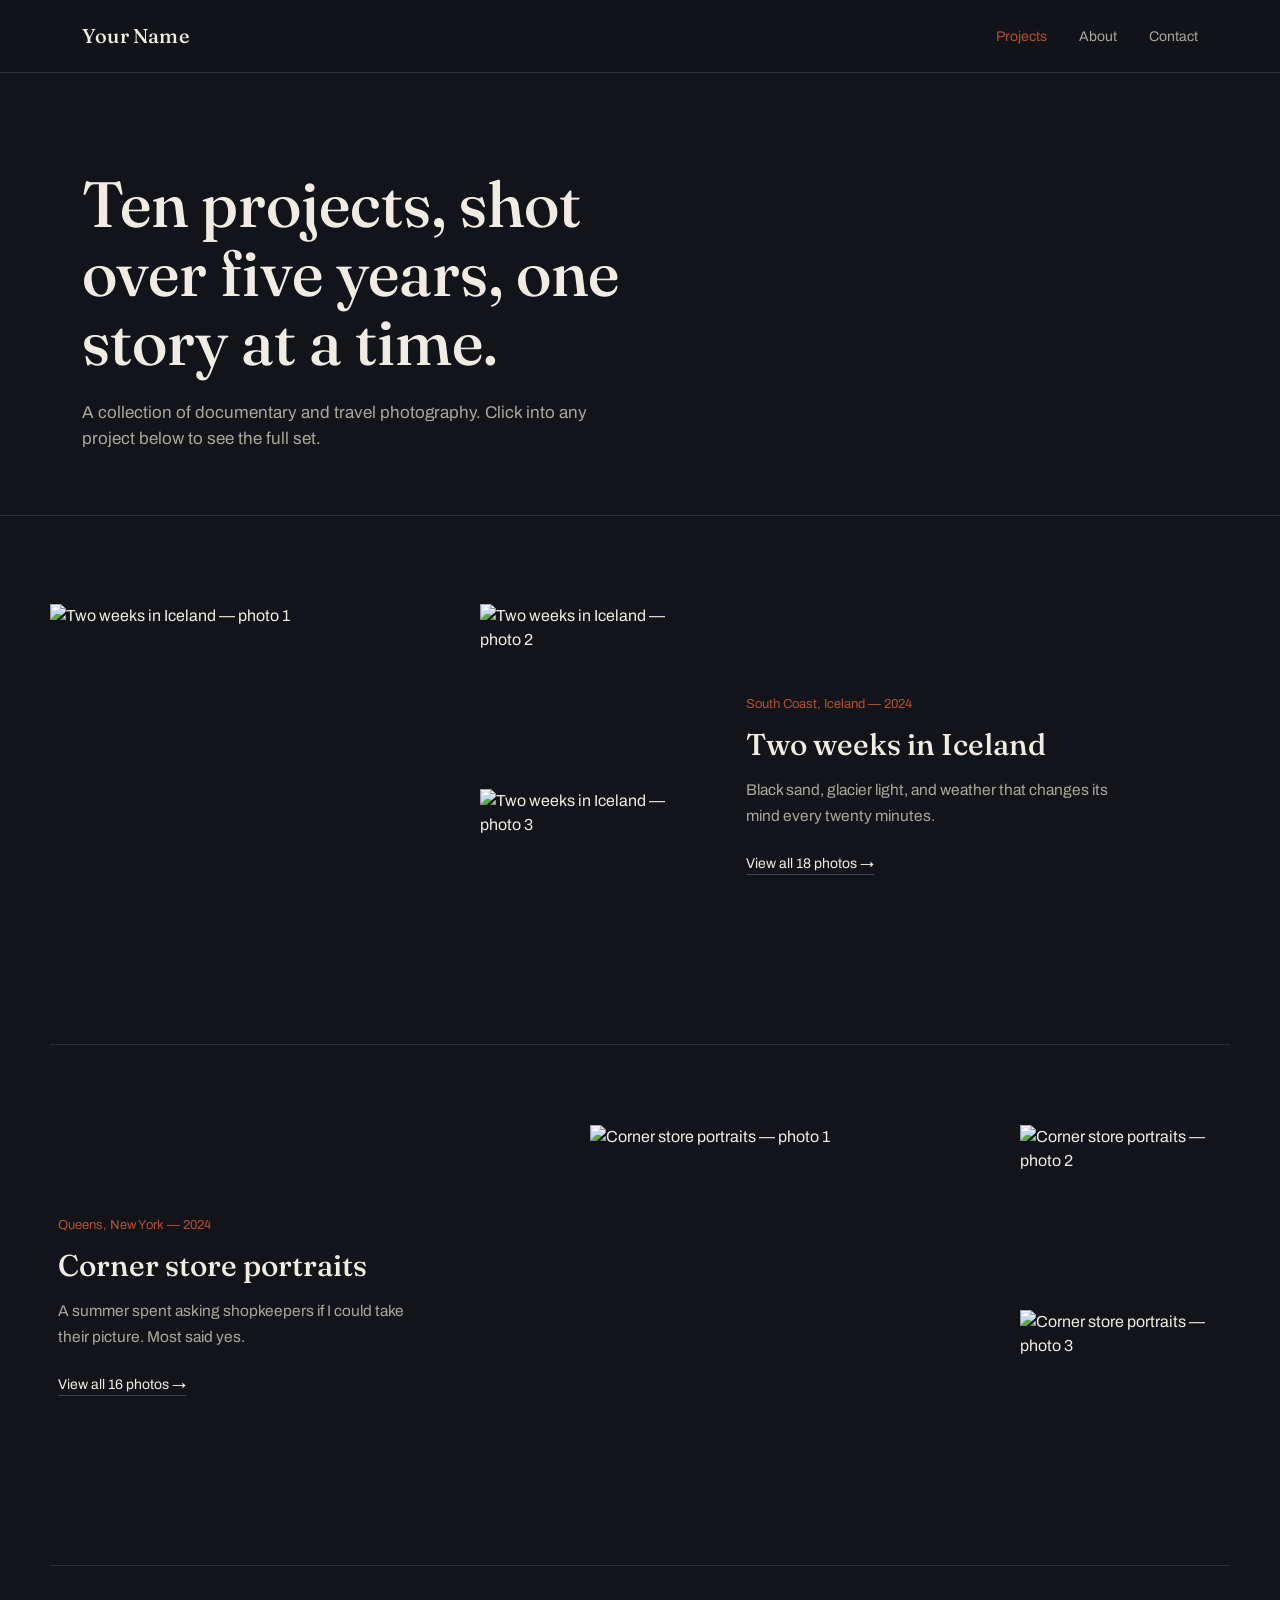
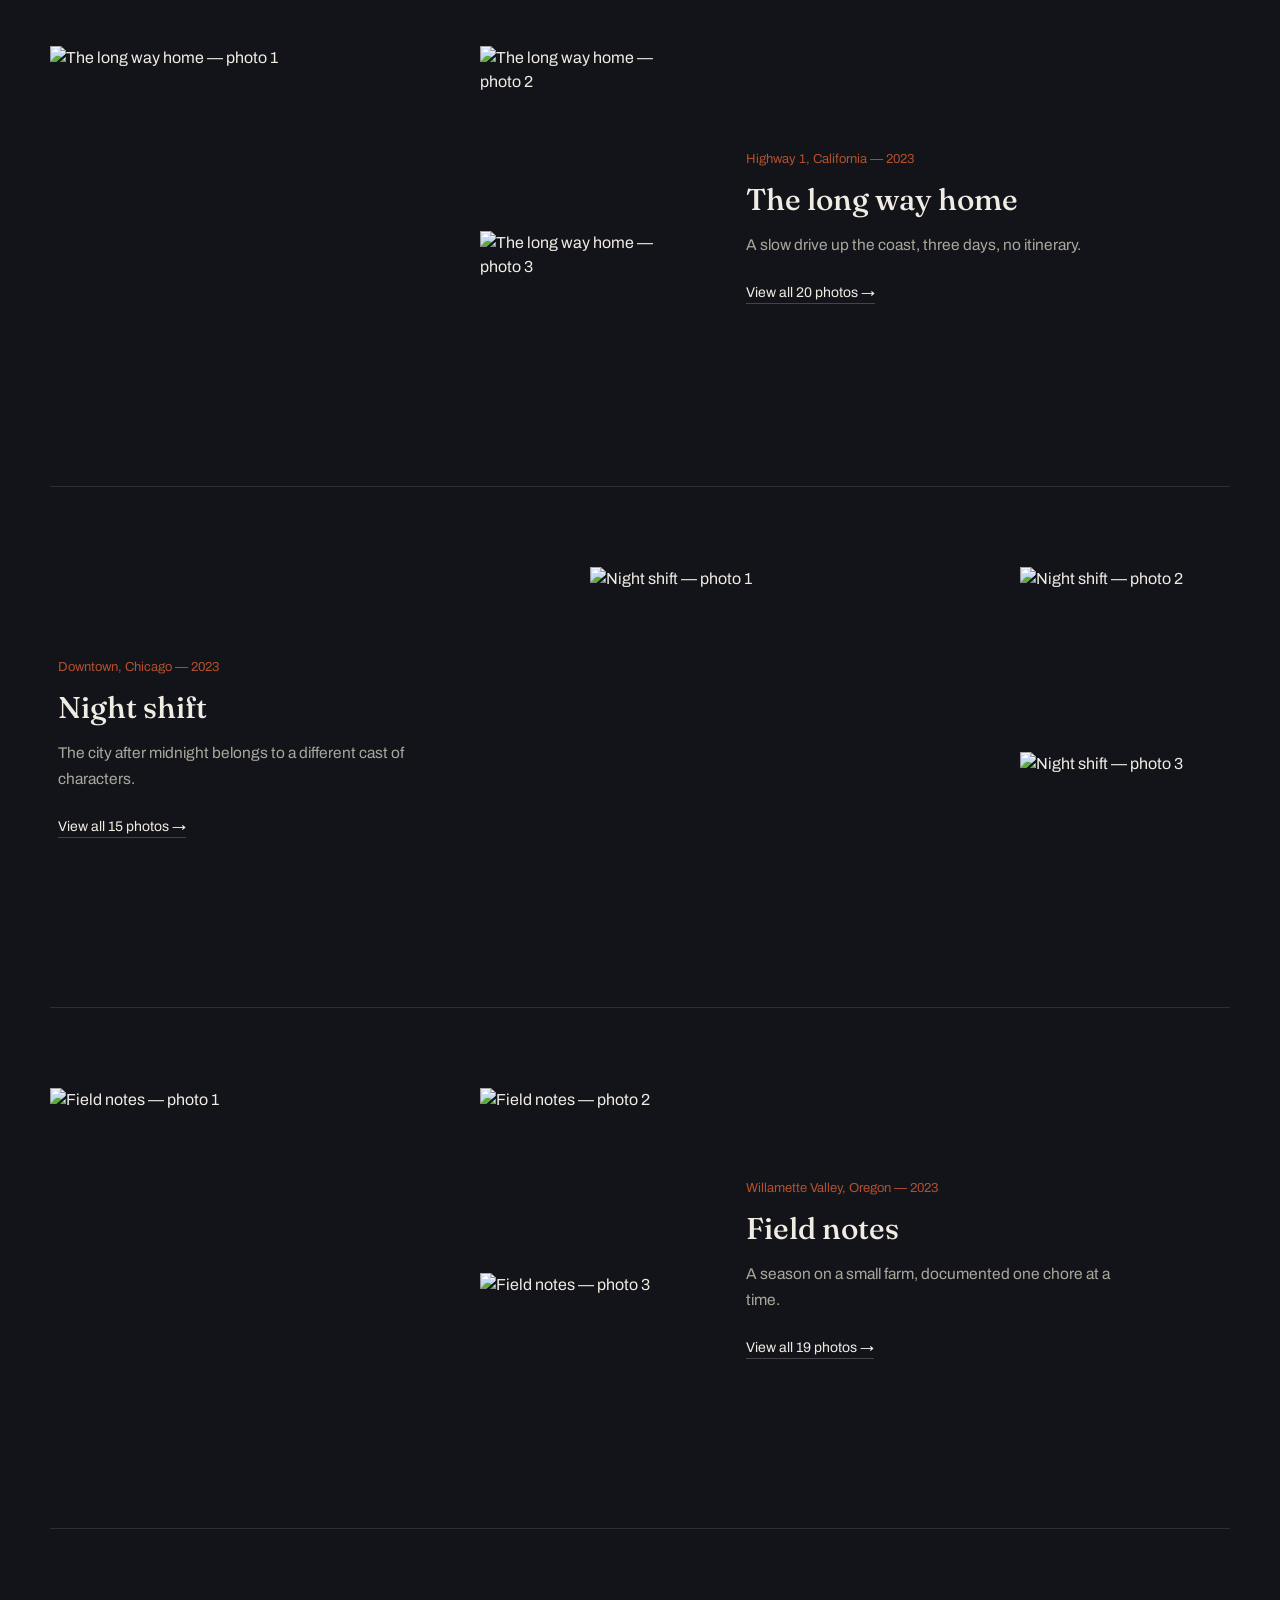
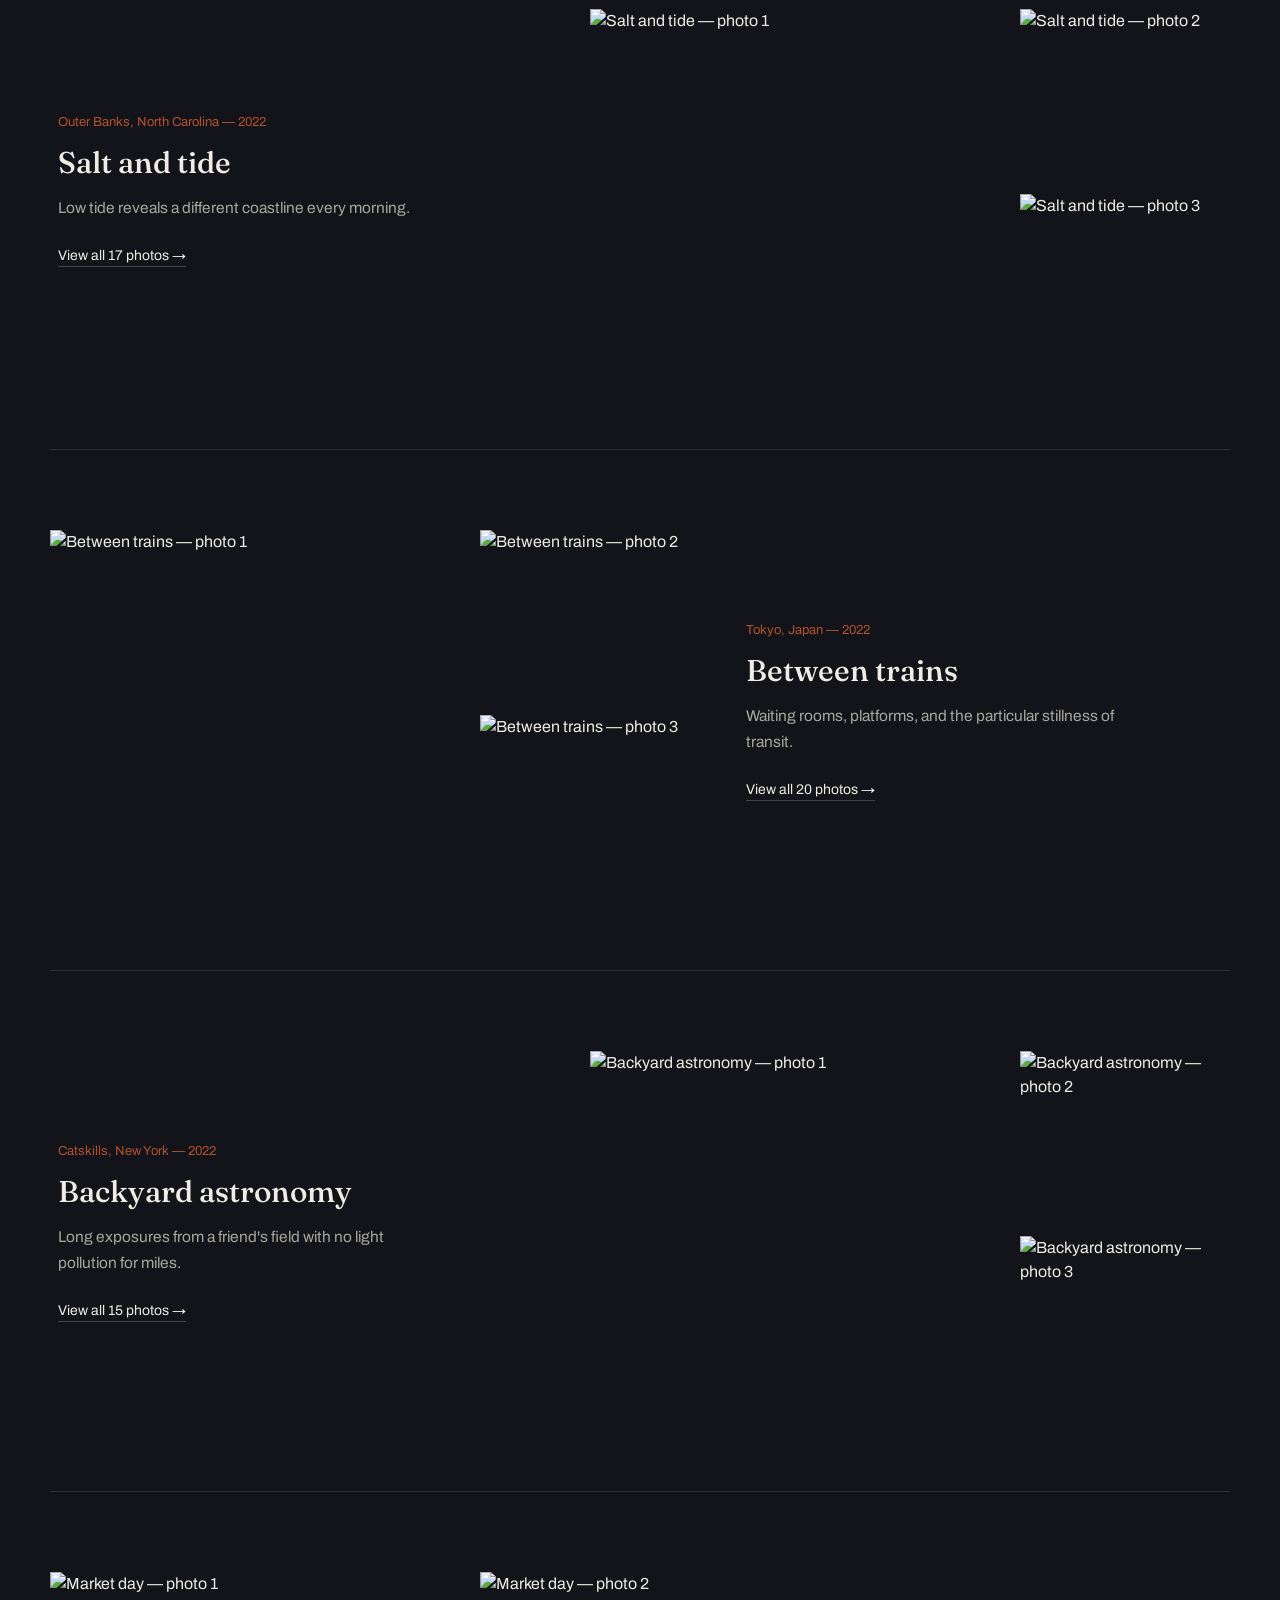
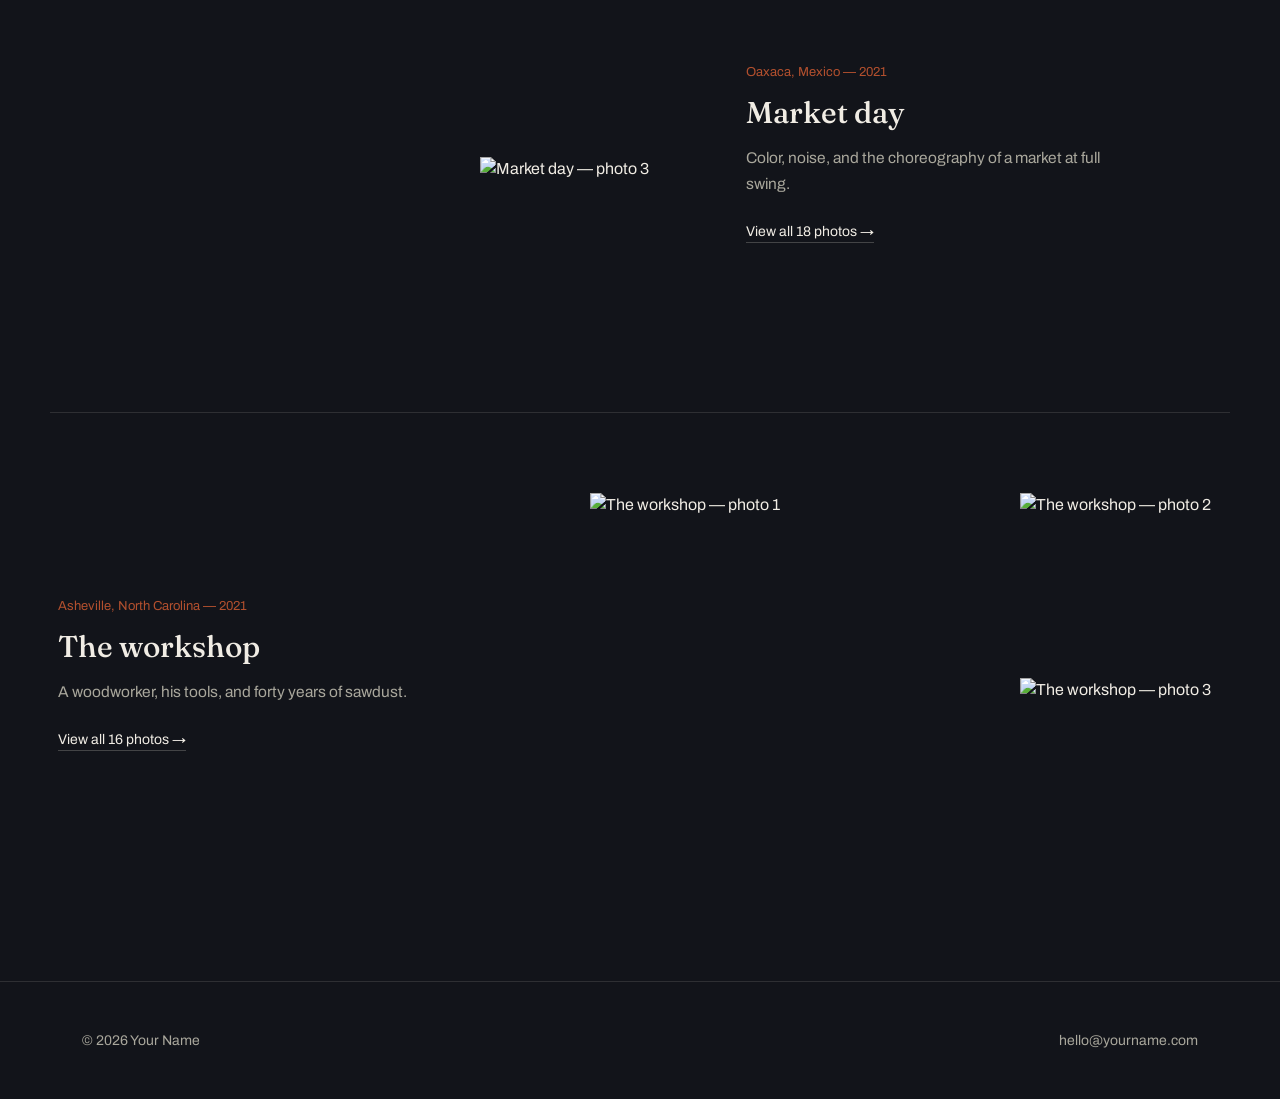
==== index.html @ a1bf1cac "fixed structure" ====
<!DOCTYPE html>
<html lang="en">
<head>
<meta charset="UTF-8">
<meta name="viewport" content="width=device-width, initial-scale=1.0">
<title>Your Name — Photography</title>
<meta name="description" content="Photography portfolio — ten projects, one story at a time.">
<link rel="stylesheet" href="css/style.css">
</head>
<body>

<nav class="site-nav">
  <div class="wrap">
    <a href="index.html" class="brand">Your Name</a>
    <div class="links">
      <a href="index.html" class="current">Projects</a>
      <a href="about.html">About</a>
      <a href="mailto:hello@yourname.com">Contact</a>
    </div>
  </div>
</nav>

<header class="hero">
  <div class="wrap">
    <h1>Ten projects, shot over five years, one story at a time.</h1>
    <p>A collection of documentary and travel photography. Click into any project below to see the full set.</p>
  </div>
</header>

<main class="wrap spreads" id="spreads">
  <!-- Spreads are rendered by js/main.js -->
</main>

<footer class="site-footer">
  <div class="wrap" style="display:flex; justify-content:space-between; width:100%;">
    <span>&copy; <span id="year"></span> Your Name</span>
    <a href="mailto:hello@yourname.com">hello@yourname.com</a>
  </div>
</footer>

<script src="js/data.js"></script>
<script src="js/main.js"></script>
</body>
</html>
---- css/style.css ----
@import url('https://fonts.googleapis.com/css2?family=Fraunces:opsz,wght@9..144,400;9..144,500;9..144,600&family=Archivo:wght@400;500;600&display=swap');

:root {
  --bg: #12141a;
  --bg-elevated: #1b1e26;
  --text: #f0ece4;
  --text-muted: #a9a79c;
  --accent: #b3502e;
  --line: rgba(240, 236, 228, 0.12);
  --line-strong: rgba(240, 236, 228, 0.22);
  --max-width: 1180px;
}

* { box-sizing: border-box; }

html { scroll-behavior: smooth; }

body {
  margin: 0;
  background: var(--bg);
  color: var(--text);
  font-family: 'Archivo', sans-serif;
  line-height: 1.5;
  -webkit-font-smoothing: antialiased;
}

img { max-width: 100%; display: block; }

a {
  color: inherit;
  text-decoration: none;
}

.wrap {
  max-width: var(--max-width);
  margin: 0 auto;
  padding: 0 32px;
}

/* Nav */
.site-nav {
  position: sticky;
  top: 0;
  z-index: 50;
  background: rgba(18, 20, 26, 0.88);
  backdrop-filter: blur(8px);
  border-bottom: 1px solid var(--line);
}

.site-nav .wrap {
  display: flex;
  align-items: center;
  justify-content: space-between;
  height: 72px;
}

.site-nav .brand {
  font-family: 'Fraunces', serif;
  font-size: 20px;
  font-weight: 500;
  letter-spacing: 0.01em;
}

.site-nav .links {
  display: flex;
  gap: 32px;
  font-size: 14px;
  color: var(--text-muted);
}

.site-nav .links a {
  transition: color 0.15s ease;
}

.site-nav .links a:hover,
.site-nav .links a.current {
  color: var(--accent);
}

/* Hero */
.hero {
  padding: 96px 0 64px;
  border-bottom: 1px solid var(--line);
}

.hero h1 {
  font-family: 'Fraunces', serif;
  font-weight: 500;
  font-size: clamp(36px, 6vw, 64px);
  line-height: 1.08;
  max-width: 14ch;
  margin: 0 0 24px;
}

.hero p {
  font-size: 17px;
  color: var(--text-muted);
  max-width: 52ch;
  margin: 0;
}

/* Project spreads (homepage) */
.spreads {
  padding: 8px 0;
}

.spread {
  display: grid;
  grid-template-columns: 1.3fr 1fr;
  gap: 48px;
  padding: 80px 0;
  border-bottom: 1px solid var(--line);
  align-items: center;
}

.spread:last-child { border-bottom: none; }

.spread.flip {
  grid-template-columns: 1fr 1.3fr;
}

.spread.flip .spread-photos { order: 2; }
.spread.flip .spread-caption { order: 1; }

.spread-photos {
  display: grid;
  grid-template-columns: 2fr 1fr;
  grid-template-rows: repeat(2, 1fr);
  gap: 10px;
  height: 360px;
}

.spread-photos a {
  overflow: hidden;
  display: block;
  position: relative;
}

.spread-photos img {
  width: 100%;
  height: 100%;
  object-fit: cover;
  transition: transform 0.5s ease;
}

.spread-photos a:hover img {
  transform: scale(1.04);
}

.spread-photos .ph-main {
  grid-row: 1 / 3;
}

.spread-caption {
  padding: 0 8px;
}

.spread-caption .meta {
  font-size: 13px;
  color: var(--accent);
  margin: 0 0 12px;
  text-transform: none;
}

.spread-caption h2 {
  font-family: 'Fraunces', serif;
  font-weight: 500;
  font-size: 30px;
  margin: 0 0 14px;
  line-height: 1.2;
}

.spread-caption h2 a:hover { color: var(--accent); }

.spread-caption p {
  color: var(--text-muted);
  font-size: 15.5px;
  line-height: 1.65;
  max-width: 42ch;
  margin: 0 0 22px;
}

.view-link {
  font-size: 14px;
  border-bottom: 1px solid var(--line-strong);
  padding-bottom: 3px;
  transition: border-color 0.15s ease, color 0.15s ease;
}

.view-link:hover {
  color: var(--accent);
  border-color: var(--accent);
}

/* Footer */
.site-footer {
  border-top: 1px solid var(--line);
  padding: 48px 0;
  margin-top: 40px;
  color: var(--text-muted);
  font-size: 14px;
  display: flex;
  justify-content: space-between;
}

.site-footer a:hover { color: var(--accent); }

/* Project page */
.project-header {
  padding: 72px 0 48px;
  border-bottom: 1px solid var(--line);
}

.project-header .back {
  display: inline-block;
  font-size: 14px;
  color: var(--text-muted);
  margin-bottom: 28px;
}

.project-header .back:hover { color: var(--accent); }

.project-header h1 {
  font-family: 'Fraunces', serif;
  font-weight: 500;
  font-size: clamp(32px, 5vw, 48px);
  margin: 0 0 18px;
}

.project-header .meta-row {
  font-size: 14px;
  color: var(--accent);
  margin-bottom: 20px;
}

.project-header .story {
  color: var(--text-muted);
  font-size: 16.5px;
  max-width: 60ch;
  line-height: 1.7;
}

.gallery {
  padding: 56px 0 96px;
  columns: 3 280px;
  column-gap: 14px;
}

.gallery a {
  display: block;
  break-inside: avoid;
  margin-bottom: 14px;
  overflow: hidden;
  cursor: zoom-in;
}

.gallery img {
  width: 100%;
  height: auto;
  transition: transform 0.4s ease, opacity 0.15s ease;
}

.gallery a:hover img {
  transform: scale(1.02);
  opacity: 0.92;
}

/* Lightbox */
.lightbox {
  position: fixed;
  inset: 0;
  background: rgba(10, 11, 14, 0.96);
  display: none;
  align-items: center;
  justify-content: center;
  z-index: 200;
  padding: 40px;
}

.lightbox.open { display: flex; }

.lightbox img {
  max-width: 100%;
  max-height: 86vh;
  width: auto;
  margin: 0 auto;
}

.lightbox .lb-close,
.lightbox .lb-prev,
.lightbox .lb-next {
  position: absolute;
  background: none;
  border: none;
  color: var(--text);
  font-size: 15px;
  font-family: 'Archivo', sans-serif;
  cursor: pointer;
  padding: 12px 16px;
}

.lightbox .lb-close {
  top: 16px;
  right: 16px;
}

.lightbox .lb-prev { left: 8px; top: 50%; transform: translateY(-50%); font-size: 28px; }
.lightbox .lb-next { right: 8px; top: 50%; transform: translateY(-50%); font-size: 28px; }

.lightbox .lb-counter {
  position: absolute;
  bottom: 20px;
  left: 50%;
  transform: translateX(-50%);
  font-size: 13px;
  color: var(--text-muted);
}

.lightbox .lb-prev:hover,
.lightbox .lb-next:hover,
.lightbox .lb-close:hover {
  color: var(--accent);
}

/* About page */
.about-body {
  padding: 72px 0 96px;
  max-width: 62ch;
}

.about-body p {
  color: var(--text-muted);
  font-size: 16.5px;
  line-height: 1.75;
  margin-bottom: 20px;
}

.about-body a { color: var(--text); border-bottom: 1px solid var(--line-strong); }
.about-body a:hover { color: var(--accent); border-color: var(--accent); }

/* Responsive */
@media (max-width: 860px) {
  .spread,
  .spread.flip {
    grid-template-columns: 1fr;
  }
  .spread.flip .spread-photos,
  .spread.flip .spread-caption,
  .spread-photos,
  .spread-caption { order: initial; }
  .spread-photos { height: 300px; }
  .gallery { columns: 2 200px; }
  .site-nav .links { gap: 20px; }
}

@media (max-width: 520px) {
  .wrap { padding: 0 20px; }
  .gallery { columns: 1; }
  .spread-photos { height: 260px; }
}

@media (prefers-reduced-motion: reduce) {
  * { transition: none !important; scroll-behavior: auto !important; }
}
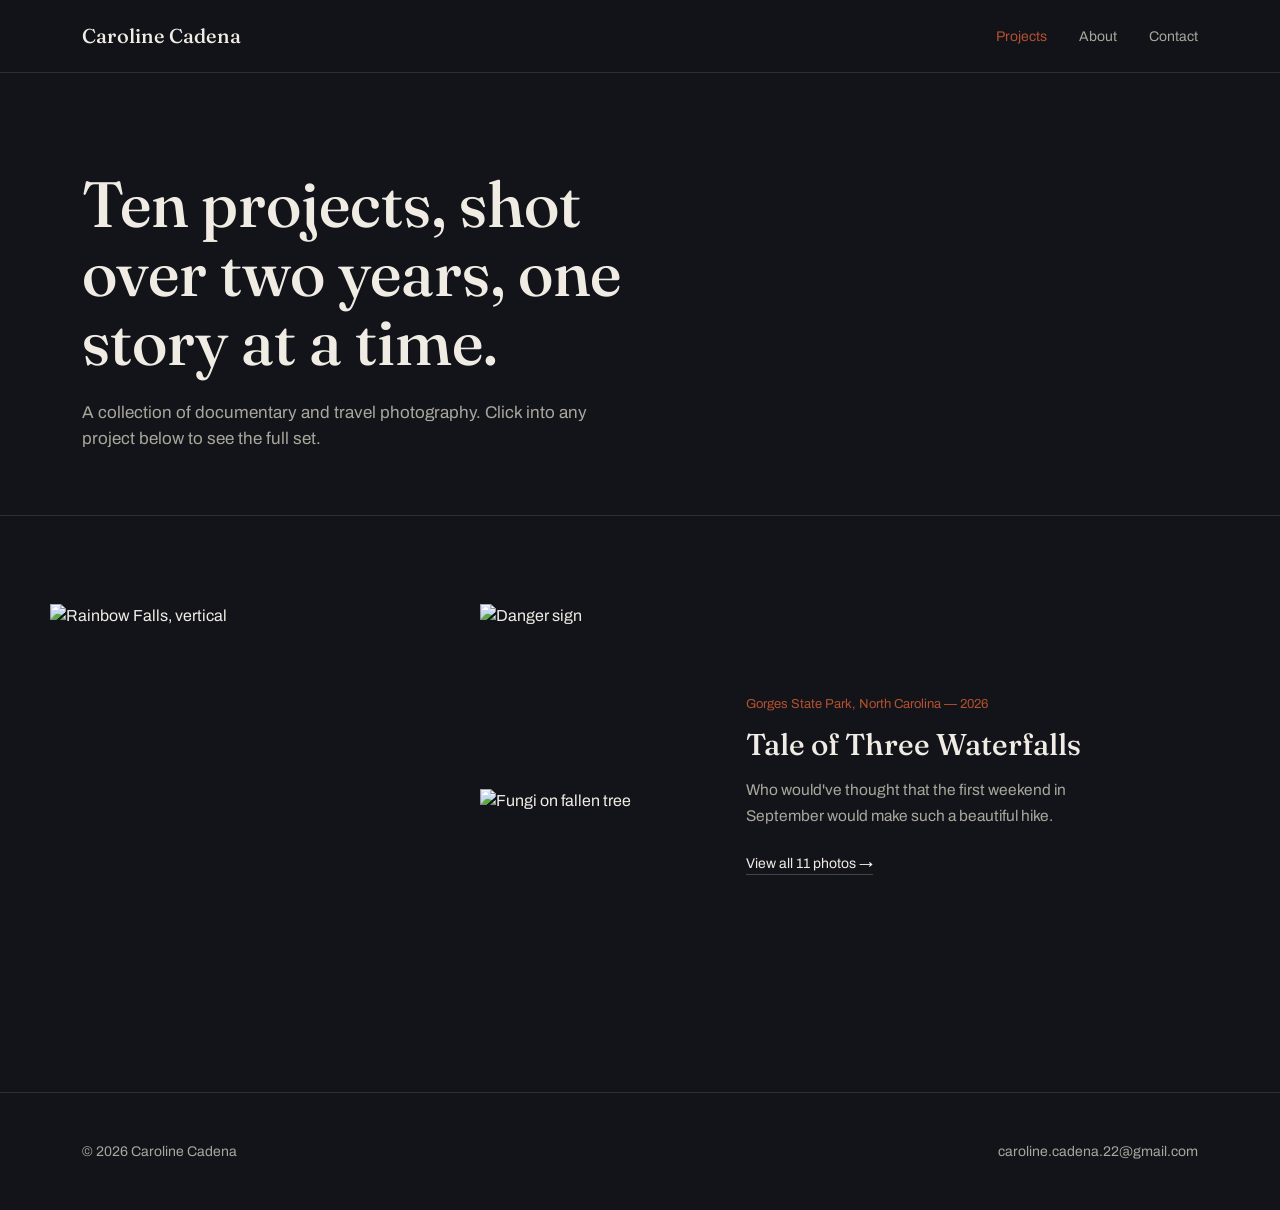
==== commit 5a446538: "first project added" ====
--- a/index.html
+++ b/index.html
@@ -3,7 +3,7 @@
 <head>
 <meta charset="UTF-8">
 <meta name="viewport" content="width=device-width, initial-scale=1.0">
-<title>Your Name — Photography</title>
+<title>Caroline Cadena — Photography</title>
 <meta name="description" content="Photography portfolio — ten projects, one story at a time.">
 <link rel="stylesheet" href="css/style.css">
 </head>
@@ -11,18 +11,18 @@
 
 <nav class="site-nav">
   <div class="wrap">
-    <a href="index.html" class="brand">Your Name</a>
+    <a href="index.html" class="brand">Caroline Cadena</a>
     <div class="links">
       <a href="index.html" class="current">Projects</a>
       <a href="about.html">About</a>
-      <a href="mailto:hello@yourname.com">Contact</a>
+      <a href="mailto:caroline.cadena.22@gmail.com">Contact</a>
     </div>
   </div>
 </nav>
 
 <header class="hero">
   <div class="wrap">
-    <h1>Ten projects, shot over five years, one story at a time.</h1>
+    <h1>Ten projects, shot over two years, one story at a time.</h1>
     <p>A collection of documentary and travel photography. Click into any project below to see the full set.</p>
   </div>
 </header>
@@ -33,8 +33,8 @@
 
 <footer class="site-footer">
   <div class="wrap" style="display:flex; justify-content:space-between; width:100%;">
-    <span>&copy; <span id="year"></span> Your Name</span>
-    <a href="mailto:hello@yourname.com">hello@yourname.com</a>
+    <span>&copy; <span id="year"></span> Caroline Cadena</span>
+    <a href="mailto:caroline.cadena.22@gmail.com">caroline.cadena.22@gmail.com</a>
   </div>
 </footer>
 
